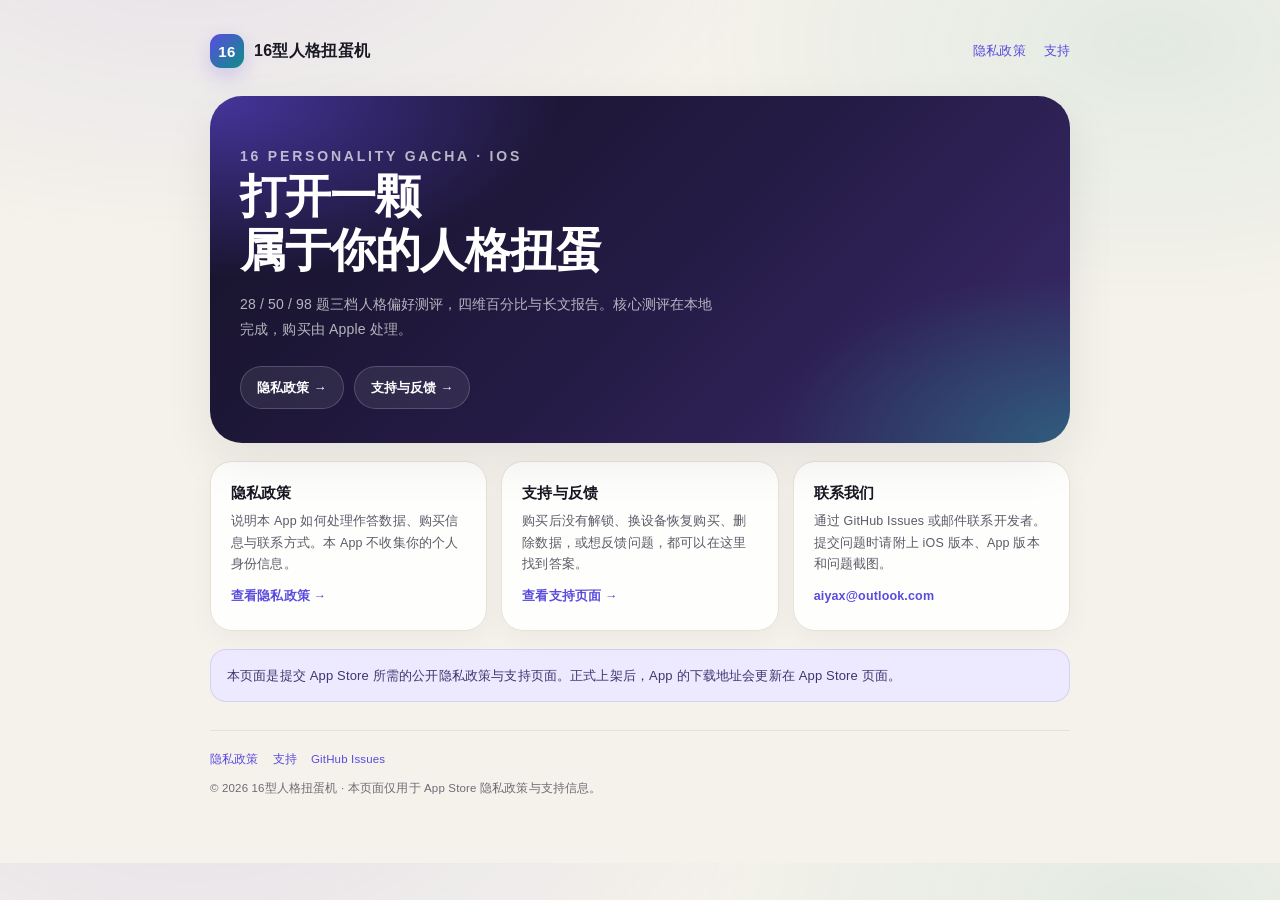
==== index.html @ 09a46897 "Add privacy policy and support pages" ====
<!DOCTYPE html>
<html lang="zh-CN">
<head>
  <meta charset="utf-8">
  <meta name="viewport" content="width=device-width, initial-scale=1">
  <meta name="color-scheme" content="light">
  <meta name="theme-color" content="#f5f2eb">
  <title>16型人格扭蛋机 · 隐私与支持</title>
  <meta name="description" content="16型人格扭蛋机的官方隐私政策与支持页面。28/50/98 题人格测评，四维百分比与长文报告。">
  <link rel="canonical" href="https://hasagee.github.io/mbti-ios-site/">
  <link rel="stylesheet" href="styles.css">
</head>
<body>
  <div class="wrap">
    <header class="topbar">
      <a class="brand" href="index.html">
        <span class="brand-mark">16</span>
        <span>16型人格扭蛋机</span>
      </a>
      <nav class="topbar-links" aria-label="页面导航">
        <a href="privacy.html">隐私政策</a>
        <a href="support.html">支持</a>
      </nav>
    </header>

    <main>
      <section class="hero">
        <p class="eyebrow">16 Personality Gacha · iOS</p>
        <h1>打开一颗<br>属于你的人格扭蛋</h1>
        <p>28 / 50 / 98 题三档人格偏好测评，四维百分比与长文报告。核心测评在本地完成，购买由 Apple 处理。</p>
        <div class="hero-links">
          <a href="privacy.html">隐私政策 →</a>
          <a href="support.html">支持与反馈 →</a>
        </div>
      </section>

      <section class="grid" aria-label="页面入口">
        <article class="card">
          <h2>隐私政策</h2>
          <p>说明本 App 如何处理作答数据、购买信息与联系方式。本 App 不收集你的个人身份信息。</p>
          <a href="privacy.html">查看隐私政策 →</a>
        </article>
        <article class="card">
          <h2>支持与反馈</h2>
          <p>购买后没有解锁、换设备恢复购买、删除数据，或想反馈问题，都可以在这里找到答案。</p>
          <a href="support.html">查看支持页面 →</a>
        </article>
        <article class="card">
          <h2>联系我们</h2>
          <p>通过 GitHub Issues 或邮件联系开发者。提交问题时请附上 iOS 版本、App 版本和问题截图。</p>
          <a href="mailto:aiyax@outlook.com">aiyax@outlook.com</a>
        </article>
      </section>

      <div class="note">
        本页面是提交 App Store 所需的公开隐私政策与支持页面。正式上架后，App 的下载地址会更新在 App Store 页面。
      </div>
    </main>

    <footer>
      <div class="footer-links">
        <a href="privacy.html">隐私政策</a>
        <a href="support.html">支持</a>
        <a href="https://github.com/hasagee/mbti-ios-site/issues">GitHub Issues</a>
      </div>
      <div>© 2026 16型人格扭蛋机 · 本页面仅用于 App Store 隐私政策与支持信息。</div>
    </footer>
  </div>
</body>
</html>
---- styles.css ----
:root {
  --bg: #f5f2eb;
  --bg-deep: #ede8de;
  --surface: #ffffff;
  --ink: #181722;
  --muted: #5e5a67;
  --tertiary: #6f6a76;
  --hairline: #e7e1d7;
  --accent: #5a4be0;
  --accent-soft: #ede9ff;
  --teal: #0e8f86;
  --radius: 24px;
  --shadow: 0 18px 50px rgba(24, 23, 34, 0.08);
}

* {
  box-sizing: border-box;
}

html {
  -webkit-text-size-adjust: 100%;
}

body {
  margin: 0;
  background:
    radial-gradient(900px 500px at 15% -10%, rgba(90, 75, 224, 0.10), transparent 65%),
    radial-gradient(800px 460px at 90% 5%, rgba(14, 143, 134, 0.08), transparent 60%),
    var(--bg);
  color: var(--ink);
  font-family: -apple-system, BlinkMacSystemFont, "SF Pro Text", "PingFang SC",
    "Hiragino Sans GB", "Microsoft YaHei", "Noto Sans SC", sans-serif;
  font-size: 16px;
  line-height: 1.8;
  letter-spacing: 0.01em;
}

a {
  color: var(--accent);
  text-decoration: none;
  text-underline-offset: 3px;
}

a:hover {
  text-decoration: underline;
}

.wrap {
  width: min(100% - 40px, 860px);
  margin: 0 auto;
  padding: 34px 0 64px;
}

.topbar {
  display: flex;
  align-items: center;
  justify-content: space-between;
  gap: 16px;
  margin-bottom: 28px;
}

.brand {
  display: inline-flex;
  align-items: center;
  gap: 10px;
  color: var(--ink);
  font-weight: 700;
  letter-spacing: 0.02em;
}

.brand-mark {
  display: grid;
  place-items: center;
  width: 34px;
  height: 34px;
  border-radius: 11px;
  background: linear-gradient(135deg, var(--accent), var(--teal));
  color: #fff;
  font-size: 15px;
  font-weight: 800;
  box-shadow: 0 8px 20px rgba(90, 75, 224, 0.22);
}

.topbar-links {
  display: flex;
  gap: 18px;
  font-size: 13px;
  color: var(--muted);
}

.hero {
  position: relative;
  overflow: hidden;
  padding: 34px 30px;
  border-radius: 32px;
  color: #fff;
  background:
    radial-gradient(500px 260px at 0% 0%, rgba(110, 82, 255, 0.55), transparent 70%),
    radial-gradient(420px 240px at 100% 100%, rgba(31, 175, 155, 0.38), transparent 70%),
    linear-gradient(135deg, #151226, #241b45 52%, #3b2a6b);
  box-shadow: var(--shadow);
}

.eyebrow {
  margin: 0 0 12px;
  color: rgba(255, 255, 255, 0.58);
  font-size: 11px;
  font-weight: 600;
  letter-spacing: 0.2em;
  text-transform: uppercase;
}

.hero h1 {
  margin: 0;
  font-size: clamp(32px, 6vw, 46px);
  line-height: 1.18;
  letter-spacing: -0.02em;
}

.hero p {
  margin: 14px 0 0;
  max-width: 34em;
  color: rgba(255, 255, 255, 0.68);
  font-size: 14px;
}

.hero-links {
  display: flex;
  flex-wrap: wrap;
  gap: 10px;
  margin-top: 24px;
}

.hero-links a {
  display: inline-flex;
  align-items: center;
  gap: 6px;
  padding: 9px 16px;
  border: 1px solid rgba(255, 255, 255, 0.18);
  border-radius: 999px;
  color: #fff;
  font-size: 13px;
  font-weight: 600;
  background: rgba(255, 255, 255, 0.08);
  backdrop-filter: blur(10px);
}

.hero-links a:hover {
  text-decoration: none;
  background: rgba(255, 255, 255, 0.14);
}

.grid {
  display: grid;
  grid-template-columns: repeat(3, minmax(0, 1fr));
  gap: 14px;
  margin-top: 18px;
}

.card {
  padding: 20px;
  border: 1px solid var(--hairline);
  border-radius: 22px;
  background: rgba(255, 255, 255, 0.9);
  box-shadow: 0 8px 28px rgba(24, 23, 34, 0.04);
}

.card h2,
.card h3 {
  margin: 0 0 8px;
  font-size: 15px;
  line-height: 1.4;
}

.card p {
  margin: 0;
  color: var(--muted);
  font-size: 12.5px;
  line-height: 1.7;
}

.card a {
  display: inline-block;
  margin-top: 10px;
  font-size: 12.5px;
  font-weight: 600;
}

.page-header {
  padding: 26px 0 18px;
}

.page-header h1 {
  margin: 0 0 8px;
  font-size: clamp(28px, 5vw, 38px);
  letter-spacing: -0.02em;
}

.page-header p {
  margin: 0;
  color: var(--tertiary);
  font-size: 13px;
}

.card-content {
  padding: 30px;
  border: 1px solid var(--hairline);
  border-radius: var(--radius);
  background: var(--surface);
  box-shadow: var(--shadow);
}

.card-content h2 {
  margin: 30px 0 10px;
  font-size: 19px;
  line-height: 1.4;
}

.card-content h2:first-child {
  margin-top: 0;
}

.card-content h3 {
  margin: 22px 0 8px;
  font-size: 15px;
}

.card-content p {
  margin: 10px 0;
  color: var(--muted);
}

.card-content ul {
  margin: 10px 0;
  padding-left: 1.25em;
  color: var(--muted);
}

.card-content li {
  margin: 6px 0;
}

.note {
  margin: 18px 0;
  padding: 14px 16px;
  border: 1px solid rgba(90, 75, 224, 0.16);
  border-radius: 16px;
  background: var(--accent-soft);
  color: #3f356f;
  font-size: 13px;
}

.meta {
  color: var(--tertiary);
  font-size: 12px;
}

hr {
  margin: 28px 0;
  border: 0;
  border-top: 1px solid var(--hairline);
}

footer {
  margin-top: 28px;
  padding-top: 18px;
  border-top: 1px solid var(--hairline);
  color: var(--tertiary);
  font-size: 11.5px;
}

footer .footer-links {
  display: flex;
  flex-wrap: wrap;
  gap: 14px;
  margin-bottom: 8px;
}

@media (max-width: 720px) {
  .wrap {
    width: min(100% - 28px, 860px);
    padding-top: 22px;
  }

  .topbar {
    margin-bottom: 18px;
  }

  .topbar-links {
    gap: 12px;
    font-size: 12px;
  }

  .hero {
    padding: 26px 22px;
    border-radius: 26px;
  }

  .grid {
    grid-template-columns: 1fr;
  }

  .card-content {
    padding: 22px 20px;
    border-radius: 20px;
  }
}
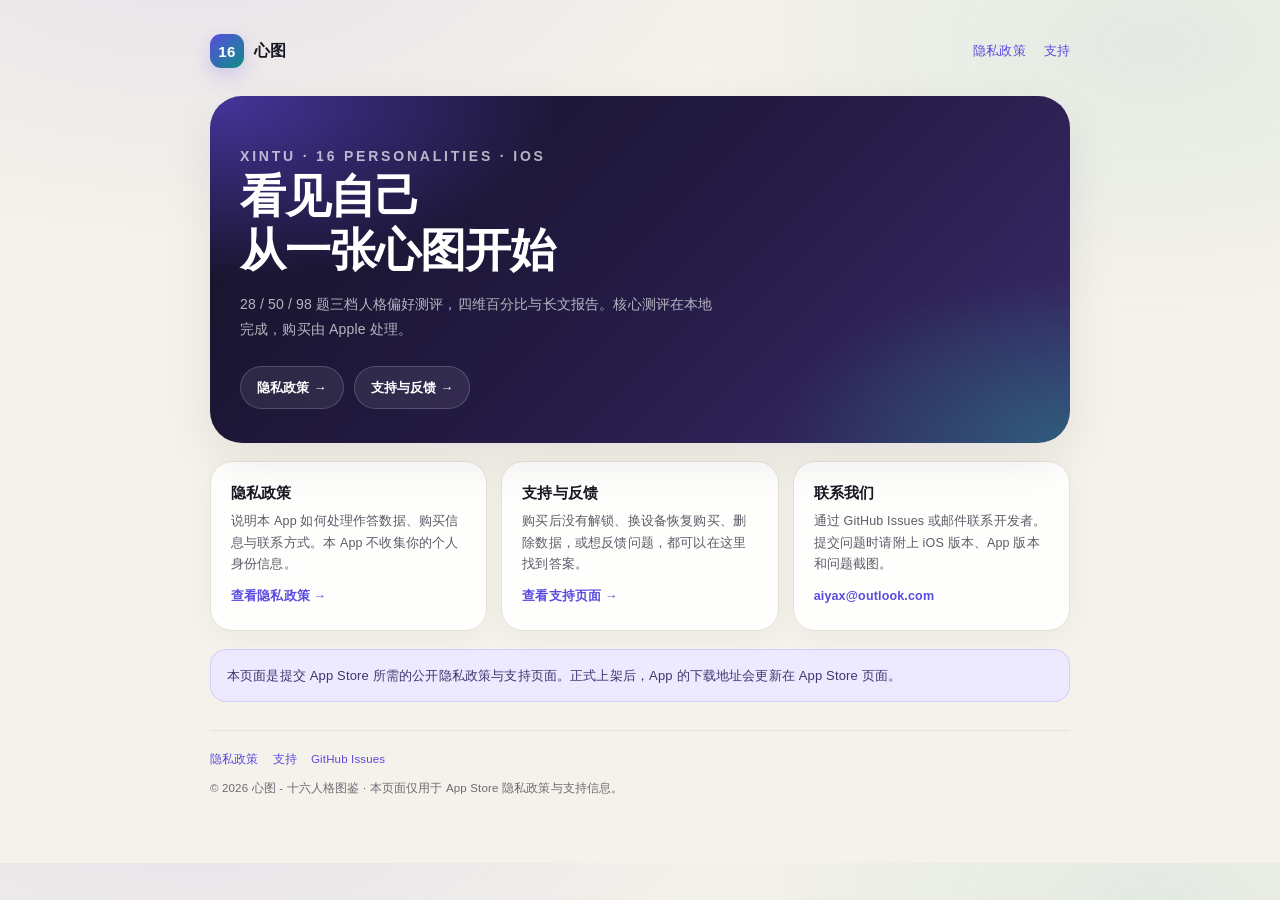
==== commit 496d6bb5: "Rebrand site as 心图 - 十六人格图鉴" ====
--- a/index.html
+++ b/index.html
@@ -5,9 +5,9 @@
   <meta name="viewport" content="width=device-width, initial-scale=1">
   <meta name="color-scheme" content="light">
   <meta name="theme-color" content="#f5f2eb">
-  <title>16型人格扭蛋机 · 隐私与支持</title>
-  <meta name="description" content="16型人格扭蛋机的官方隐私政策与支持页面。28/50/98 题人格测评，四维百分比与长文报告。">
-  <link rel="canonical" href="https://hasagee.github.io/mbti-ios-site/">
+  <title>心图 - 十六人格图鉴 · 隐私与支持</title>
+  <meta name="description" content="心图 - 十六人格图鉴的官方隐私政策与支持页面。28/50/98 题人格测评，四维百分比与长文报告。">
+  <link rel="canonical" href="https://hasagee.github.io/personality-gacha-site/">
   <link rel="stylesheet" href="styles.css">
 </head>
 <body>
@@ -15,7 +15,7 @@
     <header class="topbar">
       <a class="brand" href="index.html">
         <span class="brand-mark">16</span>
-        <span>16型人格扭蛋机</span>
+        <span>心图</span>
       </a>
       <nav class="topbar-links" aria-label="页面导航">
         <a href="privacy.html">隐私政策</a>
@@ -25,8 +25,8 @@
 
     <main>
       <section class="hero">
-        <p class="eyebrow">16 Personality Gacha · iOS</p>
-        <h1>打开一颗<br>属于你的人格扭蛋</h1>
+        <p class="eyebrow">XINTU · 16 PERSONALITIES · iOS</p>
+        <h1>看见自己<br>从一张心图开始</h1>
         <p>28 / 50 / 98 题三档人格偏好测评，四维百分比与长文报告。核心测评在本地完成，购买由 Apple 处理。</p>
         <div class="hero-links">
           <a href="privacy.html">隐私政策 →</a>
@@ -61,9 +61,9 @@
       <div class="footer-links">
         <a href="privacy.html">隐私政策</a>
         <a href="support.html">支持</a>
-        <a href="https://github.com/hasagee/mbti-ios-site/issues">GitHub Issues</a>
+        <a href="https://github.com/hasagee/personality-gacha-site/issues">GitHub Issues</a>
       </div>
-      <div>© 2026 16型人格扭蛋机 · 本页面仅用于 App Store 隐私政策与支持信息。</div>
+      <div>© 2026 心图 - 十六人格图鉴 · 本页面仅用于 App Store 隐私政策与支持信息。</div>
     </footer>
   </div>
 </body>
